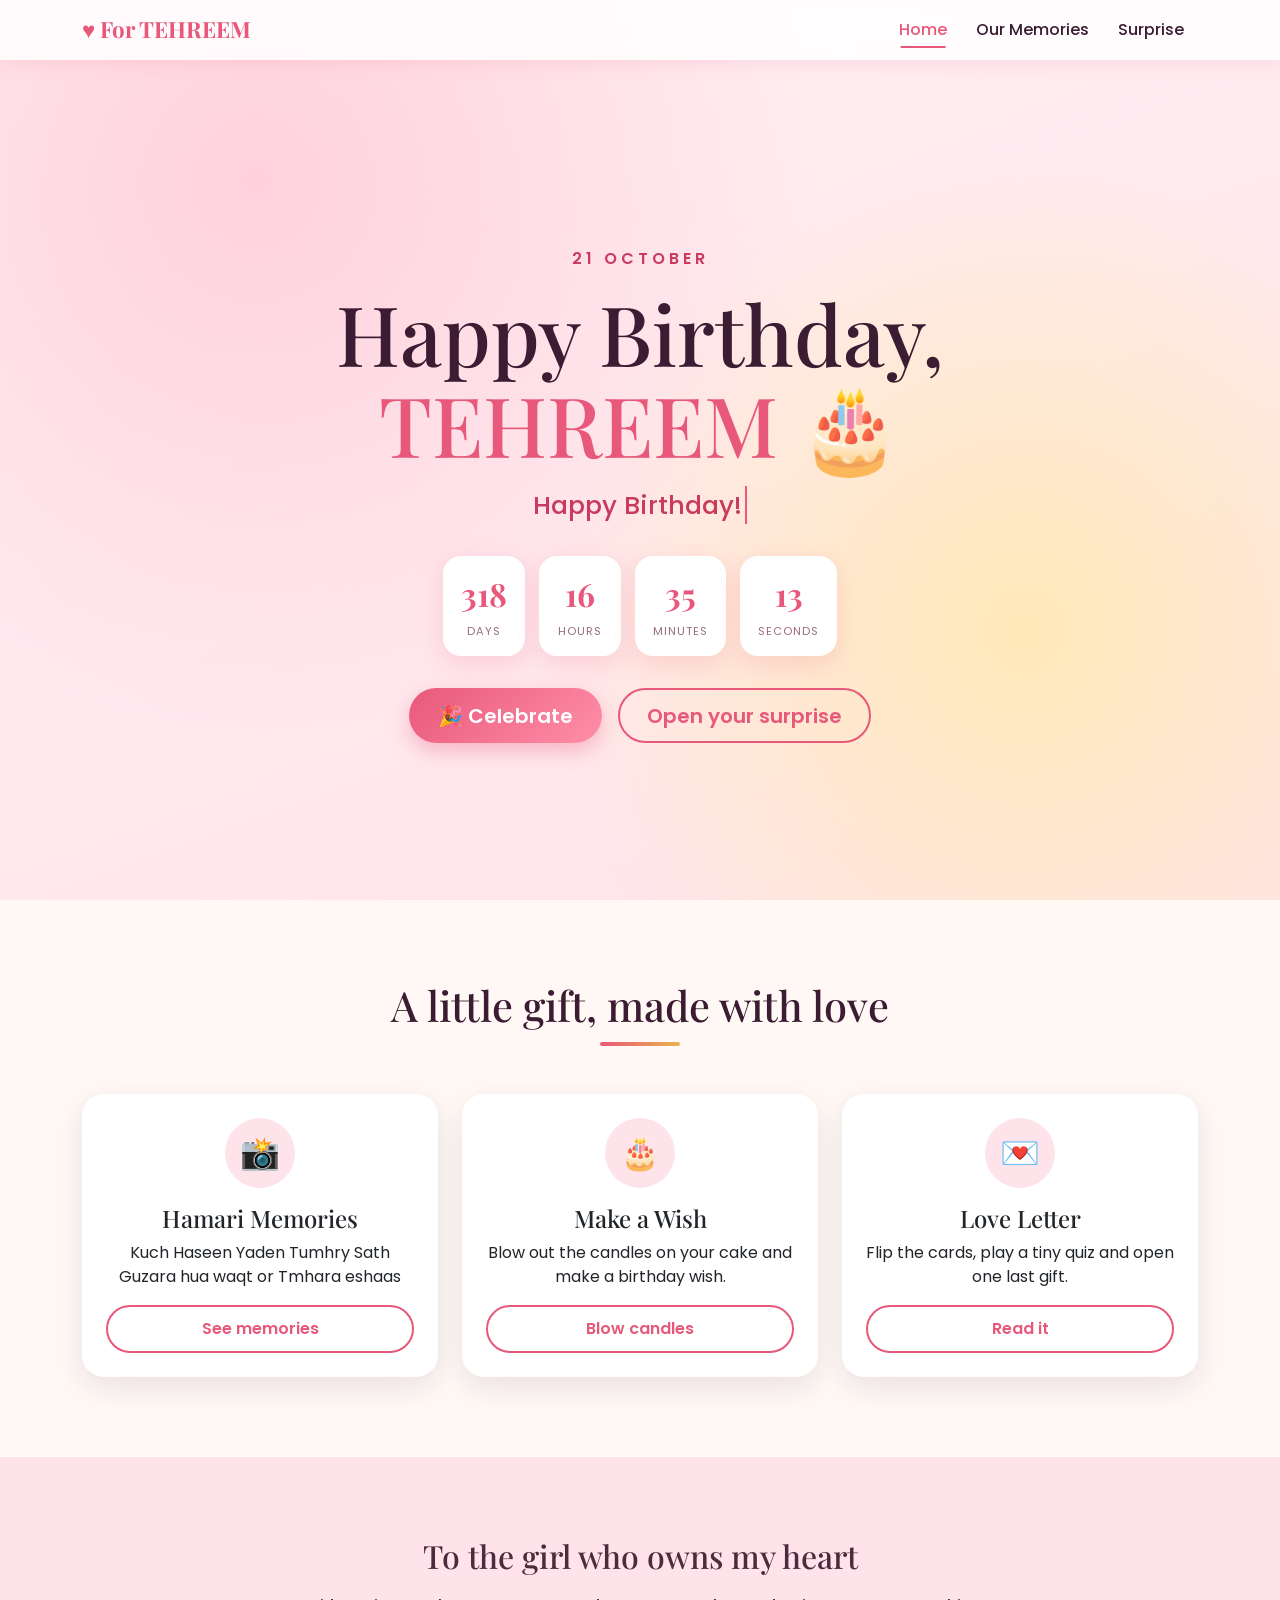
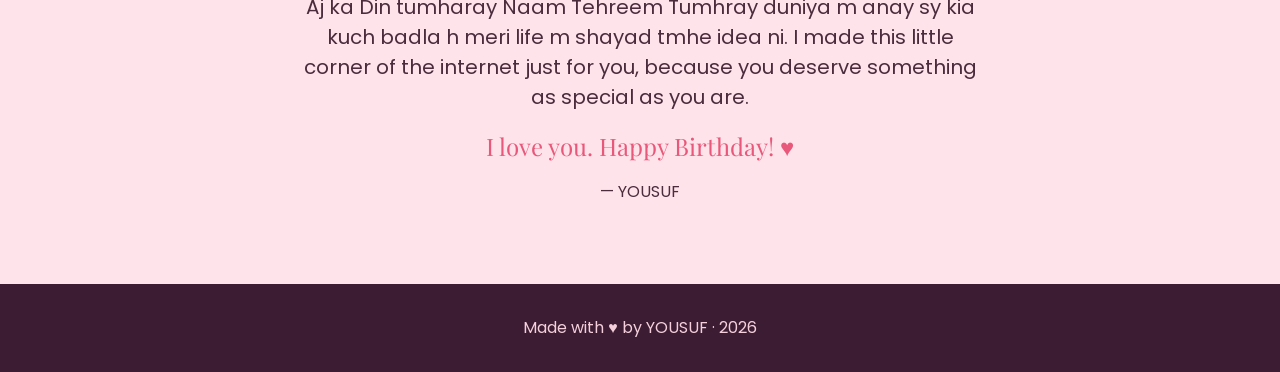
==== index.html @ 73033cdc "Add files via upload" ====
<!DOCTYPE html>
<html lang="en">
<head>
  <meta charset="UTF-8">
  <meta name="viewport" content="width=device-width, initial-scale=1">
  <title>Happy Birthday Tehreem!</title>
  <link href="https://cdn.jsdelivr.net/npm/bootstrap@5.3.3/dist/css/bootstrap.min.css" rel="stylesheet">
  <link href="https://fonts.googleapis.com/css2?family=Playfair+Display:wght@600;700&family=Poppins:wght@400;500;600&display=swap" rel="stylesheet">
  <link href="css/style.css" rel="stylesheet">
</head>
<body>

<nav class="navbar navbar-expand-lg navbar-love fixed-top">
  <div class="container">
    <a class="navbar-brand" href="index.html">♥ For <span data-her> You</span> </a>
    <button class="navbar-toggler border-0" type="button" data-bs-toggle="collapse" data-bs-target="#nav">
      <span class="navbar-toggler-icon"></span>
    </button>
    <div class="collapse navbar-collapse" id="nav">
      <ul class="navbar-nav ms-auto">
        <li class="nav-item"><a class="nav-link active" href="index.html">Home</a></li>
        <li class="nav-item"><a class="nav-link" href="memories.html">Our Memories</a></li>
        <li class="nav-item"><a class="nav-link" href="surprise.html">Surprise</a></li>
      </ul>
    </div>
  </div>
</nav>

<header class="hero">
  <div class="container">
    <p class="text-uppercase fw-semibold" style="letter-spacing:4px;color:var(--rose-dark)">21 October</p>
    <h1 class="display-font">Happy Birthday,<br><span data-her>My Love</span>  🎂</h1>
    <p class="typed-line mt-3"><span id="typed"></span><span class="cursor">&nbsp;</span></p>

    <div id="countdown" class="countdown"></div>

    <div class="d-flex gap-3 justify-content-center flex-wrap">
      <button class="btn btn-love btn-lg" data-confetti>🎉 Celebrate</button>
      <a href="surprise.html" class="btn btn-outline-love btn-lg">Open your surprise</a>
    </div>
  </div>
</header>

<main>
  <section>
    <div class="container">
      <div class="section-title reveal">
        <h2>A little gift, made with love</h2>
        <div class="divider"></div>
      </div>
      <div class="row g-4">
        <div class="col-md-4 reveal">
          <div class="card love-card text-center p-4">
            <div class="icon">📸</div>
            <h4>Hamari Memories</h4>
            <p>Kuch Haseen Yaden Tumhry Sath Guzara hua waqt or Tmhara eshaas</p>
            <a href="memories.html" class="btn btn-outline-love mt-auto">See memories</a>
          </div>
        </div>
        <div class="col-md-4 reveal">
          <div class="card love-card text-center p-4">
            <div class="icon">🎂</div>
            <h4>Make a Wish</h4>
            <p>Blow out the candles on your cake and make a birthday wish.</p>
            <a href="surprise.html" class="btn btn-outline-love mt-auto">Blow candles</a>
          </div>
        </div>
        <div class="col-md-4 reveal">
          <div class="card love-card text-center p-4">
            <div class="icon">💌</div>
            <h4>Love Letter</h4>
            <p>Flip the cards, play a tiny quiz and open one last gift.</p>
            <a href="surprise.html#letter" class="btn btn-outline-love mt-auto">Read it</a>
          </div>
        </div>
      </div>
    </div>
  </section>

  <section style="background:var(--blush)">
    <div class="container text-center reveal" style="max-width:720px">
      <h2 class="mb-3">To the girl who owns my heart</h2>
      <p class="fs-5">
        Aj ka Din tumharay Naam Tehreem Tumhray duniya m anay sy kia kuch badla h meri life m shayad tmhe idea ni.
        I made this little corner of the internet just for you, because you deserve something as special as you are.
      </p>
      <p class="display-font fs-4" style="color:var(--rose)">I love you. Happy Birthday! ♥</p>
      <p class="mb-0">— <span data-you>Your Name</span></p>
    </div>
  </section>
</main>

<footer>
  <p class="mb-0">Made with ♥ by <span data-you>Your Name</span> · <span id="year"></span></p>
</footer>

<script src="https://cdn.jsdelivr.net/npm/bootstrap@5.3.3/dist/js/bootstrap.bundle.min.js"></script>
<script src="js/config.js"></script>
<script src="js/main.js"></script>
</body>
</html>
---- css/style.css ----
:root {
  --rose: #e8587a;
  --rose-dark: #c93a5e;
  --blush: #ffe3ea;
  --cream: #fff8f5;
  --gold: #e9b44c;
  --plum: #3b1c32;
  --text: #4a2c3d;
}

html { scroll-behavior: smooth; }

body {
  font-family: "Poppins", sans-serif;
  background: var(--cream);
  color: var(--text);
  overflow-x: hidden;
}

h1, h2, h3, h4, .display-font { font-family: "Playfair Display", serif; }

/* ---------- Navbar ---------- */
.navbar-love {
  background: rgba(255, 255, 255, 0.85);
  backdrop-filter: blur(10px);
  box-shadow: 0 2px 20px rgba(232, 88, 122, 0.15);
}
.navbar-love .navbar-brand {
  font-family: "Playfair Display", serif;
  font-weight: 700;
  color: var(--rose);
  font-size: 1.4rem;
}
.navbar-love .nav-link {
  color: var(--plum);
  font-weight: 500;
  position: relative;
  margin: 0 .4rem;
}
.navbar-love .nav-link::after {
  content: "";
  position: absolute;
  left: 50%; bottom: 2px;
  width: 0; height: 2px;
  background: var(--rose);
  transition: all .3s;
  transform: translateX(-50%);
}
.navbar-love .nav-link:hover::after,
.navbar-love .nav-link.active::after { width: 70%; }
.navbar-love .nav-link.active { color: var(--rose); }

/* ---------- Buttons ---------- */
.btn-love {
  background: linear-gradient(135deg, var(--rose), #ff8fa8);
  color: #fff;
  border: none;
  border-radius: 50px;
  padding: .7rem 1.8rem;
  font-weight: 600;
  box-shadow: 0 8px 20px rgba(232, 88, 122, .35);
  transition: transform .2s, box-shadow .2s;
}
.btn-love:hover { color: #fff; transform: translateY(-3px); box-shadow: 0 12px 26px rgba(232, 88, 122, .45); }
.btn-outline-love {
  border: 2px solid var(--rose);
  color: var(--rose);
  border-radius: 50px;
  padding: .65rem 1.7rem;
  font-weight: 600;
  background: transparent;
}
.btn-outline-love:hover { background: var(--rose); color: #fff; }

/* ---------- Hero ---------- */
.hero {
  min-height: 100vh;
  padding-top: 90px;
  display: flex;
  align-items: center;
  text-align: center;
  background:
    radial-gradient(circle at 20% 20%, #ffd1dc 0, transparent 45%),
    radial-gradient(circle at 80% 70%, #ffe9b8 0, transparent 40%),
    linear-gradient(160deg, #fff0f4, #ffe3ea);
  position: relative;
  overflow: hidden;
}
.hero h1 { font-size: clamp(2.6rem, 8vw, 5.2rem); color: var(--plum); line-height: 1.1; }
.hero h1 span { color: var(--rose); }
.typed-line { font-size: clamp(1.1rem, 3vw, 1.6rem); min-height: 2.2rem; color: var(--rose-dark); font-weight: 500; }
.cursor { display: inline-block; width: 2px; background: var(--rose); margin-left: 3px; animation: blink 1s infinite; }
@keyframes blink { 50% { opacity: 0; } }

.page-header {
  padding: 130px 0 60px;
  text-align: center;
  background: linear-gradient(160deg, #fff0f4, #ffe3ea);
}
.page-header h1 { color: var(--plum); font-size: clamp(2.2rem, 6vw, 3.6rem); }
.page-header p { color: var(--rose-dark); }

/* ---------- Countdown ---------- */
.countdown { display: flex; gap: 14px; justify-content: center; flex-wrap: wrap; margin: 2rem 0; }
.count-box {
  background: #fff;
  border-radius: 18px;
  padding: 14px 18px;
  min-width: 82px;
  box-shadow: 0 8px 25px rgba(232, 88, 122, .18);
}
.count-box strong { display: block; font-size: 2rem; color: var(--rose); font-family: "Playfair Display", serif; }
.count-box small { text-transform: uppercase; letter-spacing: 1px; font-size: .7rem; color: #9b6b7e; }

/* ---------- Section ---------- */
section { padding: 80px 0; }
.section-title { text-align: center; margin-bottom: 3rem; }
.section-title h2 { color: var(--plum); font-size: clamp(1.8rem, 5vw, 2.6rem); }
.section-title .divider {
  width: 80px; height: 4px; margin: 12px auto 0; border-radius: 4px;
  background: linear-gradient(90deg, var(--rose), var(--gold));
}

/* ---------- Cards ---------- */
.love-card {
  background: #fff;
  border: none;
  border-radius: 22px;
  overflow: hidden;
  box-shadow: 0 10px 30px rgba(59, 28, 50, .1);
  transition: transform .35s, box-shadow .35s;
  height: 100%;
}
.love-card:hover { transform: translateY(-8px) rotate(-.5deg); box-shadow: 0 18px 40px rgba(232, 88, 122, .25); }
.love-card .icon {
  width: 70px; height: 70px; border-radius: 50%;
  background: var(--blush); color: var(--rose);
  display: flex; align-items: center; justify-content: center;
  font-size: 2rem; margin: 0 auto 1rem;
}
.photo-card img { width: 100%; height: 280px; object-fit: cover; cursor: pointer; transition: transform .5s; }
.photo-card:hover img { transform: scale(1.06); }
.photo-card .img-wrap { overflow: hidden; }

/* ---------- Carousel ---------- */
.carousel-wrap {
  border-radius: 26px; overflow: hidden;
  box-shadow: 0 20px 50px rgba(59, 28, 50, .25);
  max-width: 900px; margin: 0 auto;
}
.carousel-item img { height: 520px; object-fit: cover; }
.carousel-caption {
  background: linear-gradient(transparent, rgba(59, 28, 50, .8));
  left: 0; right: 0; bottom: 0; padding: 3rem 1rem 1.5rem;
}
.carousel-caption h5 { font-family: "Playfair Display", serif; font-size: 1.4rem; }
@media (max-width: 576px) { .carousel-item img { height: 340px; } }

/* ---------- Timeline ---------- */
.timeline { position: relative; max-width: 700px; margin: 0 auto; padding-left: 30px; }
.timeline::before {
  content: ""; position: absolute; left: 8px; top: 0; bottom: 0; width: 3px;
  background: linear-gradient(var(--rose), var(--gold)); border-radius: 3px;
}
.timeline-item { position: relative; margin-bottom: 2rem; background: #fff; padding: 1.2rem 1.5rem; border-radius: 16px; box-shadow: 0 6px 20px rgba(59, 28, 50, .08); }
.timeline-item::before {
  content: "♥"; position: absolute; left: -33px; top: 14px;
  width: 24px; height: 24px; border-radius: 50%;
  background: var(--rose); color: #fff; font-size: .8rem;
  display: flex; align-items: center; justify-content: center;
}
.timeline-item h5 { color: var(--rose); margin-bottom: .3rem; }

/* ---------- Flip cards ---------- */
.flip { perspective: 1000px; height: 260px; cursor: pointer; }
.flip-inner { position: relative; width: 100%; height: 100%; transition: transform .8s; transform-style: preserve-3d; }
.flip.flipped .flip-inner { transform: rotateY(180deg); }
.flip-face {
  position: absolute; inset: 0; backface-visibility: hidden;
  border-radius: 22px; padding: 1.5rem;
  display: flex; align-items: center; justify-content: center; text-align: center;
  box-shadow: 0 10px 30px rgba(59, 28, 50, .15);
}
.flip-front { background: linear-gradient(135deg, var(--rose), #ff9bb3); color: #fff; font-family: "Playfair Display", serif; font-size: 1.5rem; }
.flip-back { background: #fff; transform: rotateY(180deg); font-size: .95rem; line-height: 1.6; }

/* ---------- Cake ---------- */
.cake-area { text-align: center; }
.cake { position: relative; width: 250px; height: 200px; margin: 80px auto 0; }
.cake .layer { position: absolute; left: 0; right: 0; border-radius: 14px; }
.cake .l1 { bottom: 0; height: 70px; background: #8a4b5f; }
.cake .l2 { bottom: 70px; left: 25px; right: 25px; height: 60px; background: var(--rose); }
.cake .l3 { bottom: 130px; left: 50px; right: 50px; height: 50px; background: #ffc2d1; }
.cake .icing { position: absolute; bottom: 125px; left: 40px; right: 40px; height: 14px; background: #fff; border-radius: 10px; }
.candles { position: absolute; bottom: 178px; left: 0; right: 0; display: flex; justify-content: center; gap: 28px; }
.candle { width: 12px; height: 46px; background: linear-gradient(#fff, #ffd9a0); border-radius: 4px; position: relative; cursor: pointer; }
.flame {
  position: absolute; top: -26px; left: 50%; transform: translateX(-50%);
  width: 14px; height: 24px; background: radial-gradient(#fff6b0, #ffb100 60%, transparent 70%);
  border-radius: 50% 50% 50% 50% / 60% 60% 40% 40%;
  animation: flicker .25s infinite alternate;
  box-shadow: 0 0 18px 6px rgba(255, 190, 40, .6);
}
.candle.out .flame { display: none; }
@keyframes flicker { from { transform: translateX(-50%) scale(1) rotate(-3deg); } to { transform: translateX(-50%) scale(1.1) rotate(3deg); } }

/* ---------- Quiz ---------- */
.quiz-box { max-width: 650px; margin: 0 auto; background: #fff; border-radius: 22px; padding: 2rem; box-shadow: 0 10px 30px rgba(59, 28, 50, .1); }
.quiz-option {
  display: block; width: 100%; text-align: left;
  padding: .8rem 1.1rem; margin-bottom: .7rem;
  border: 2px solid var(--blush); border-radius: 14px;
  background: #fff; transition: all .2s; font-weight: 500;
}
.quiz-option:hover:not(:disabled) { border-color: var(--rose); background: var(--blush); }
.quiz-option.correct { background: #d9f7e3; border-color: #3cb371; }
.quiz-option.wrong { background: #ffe0e0; border-color: #e55353; }

/* ---------- Gift ---------- */
.gift-wrap { text-align: center; }
.gift { font-size: 8rem; cursor: pointer; display: inline-block; animation: bounce 1.6s infinite; user-select: none; }
.gift.open { animation: none; transform: scale(1.2); }
@keyframes bounce { 0%, 100% { transform: translateY(0); } 50% { transform: translateY(-18px); } }
.gift-message { max-width: 600px; margin: 1.5rem auto 0; font-family: "Playfair Display", serif; font-size: 1.4rem; color: var(--plum); opacity: 0; transform: translateY(20px); transition: all .8s; }
.gift-message.show { opacity: 1; transform: none; }

.reason-box { background: #fff; border-radius: 22px; padding: 2.5rem 1.5rem; max-width: 600px; margin: 0 auto 1.5rem; box-shadow: 0 10px 30px rgba(59, 28, 50, .1); min-height: 120px; display: flex; align-items: center; justify-content: center; font-family: "Playfair Display", serif; font-size: 1.4rem; }

/* ---------- Footer ---------- */
footer { background: var(--plum); color: #f5d0dc; text-align: center; padding: 2rem 1rem; }

/* ---------- Floating hearts + confetti ---------- */
.floating-hearts { position: fixed; inset: 0; pointer-events: none; z-index: 0; overflow: hidden; }
.floating-hearts span { position: absolute; bottom: -40px; color: var(--rose); opacity: .35; animation: floatUp linear forwards; }
@keyframes floatUp { to { transform: translateY(-115vh) rotate(40deg); opacity: 0; } }
main, section, header, footer, nav { position: relative; z-index: 1; }
#confetti { position: fixed; inset: 0; pointer-events: none; z-index: 2000; }

/* ---------- Reveal on scroll ---------- */
.reveal { opacity: 0; transform: translateY(35px); transition: all .8s ease; }
.reveal.visible { opacity: 1; transform: none; }
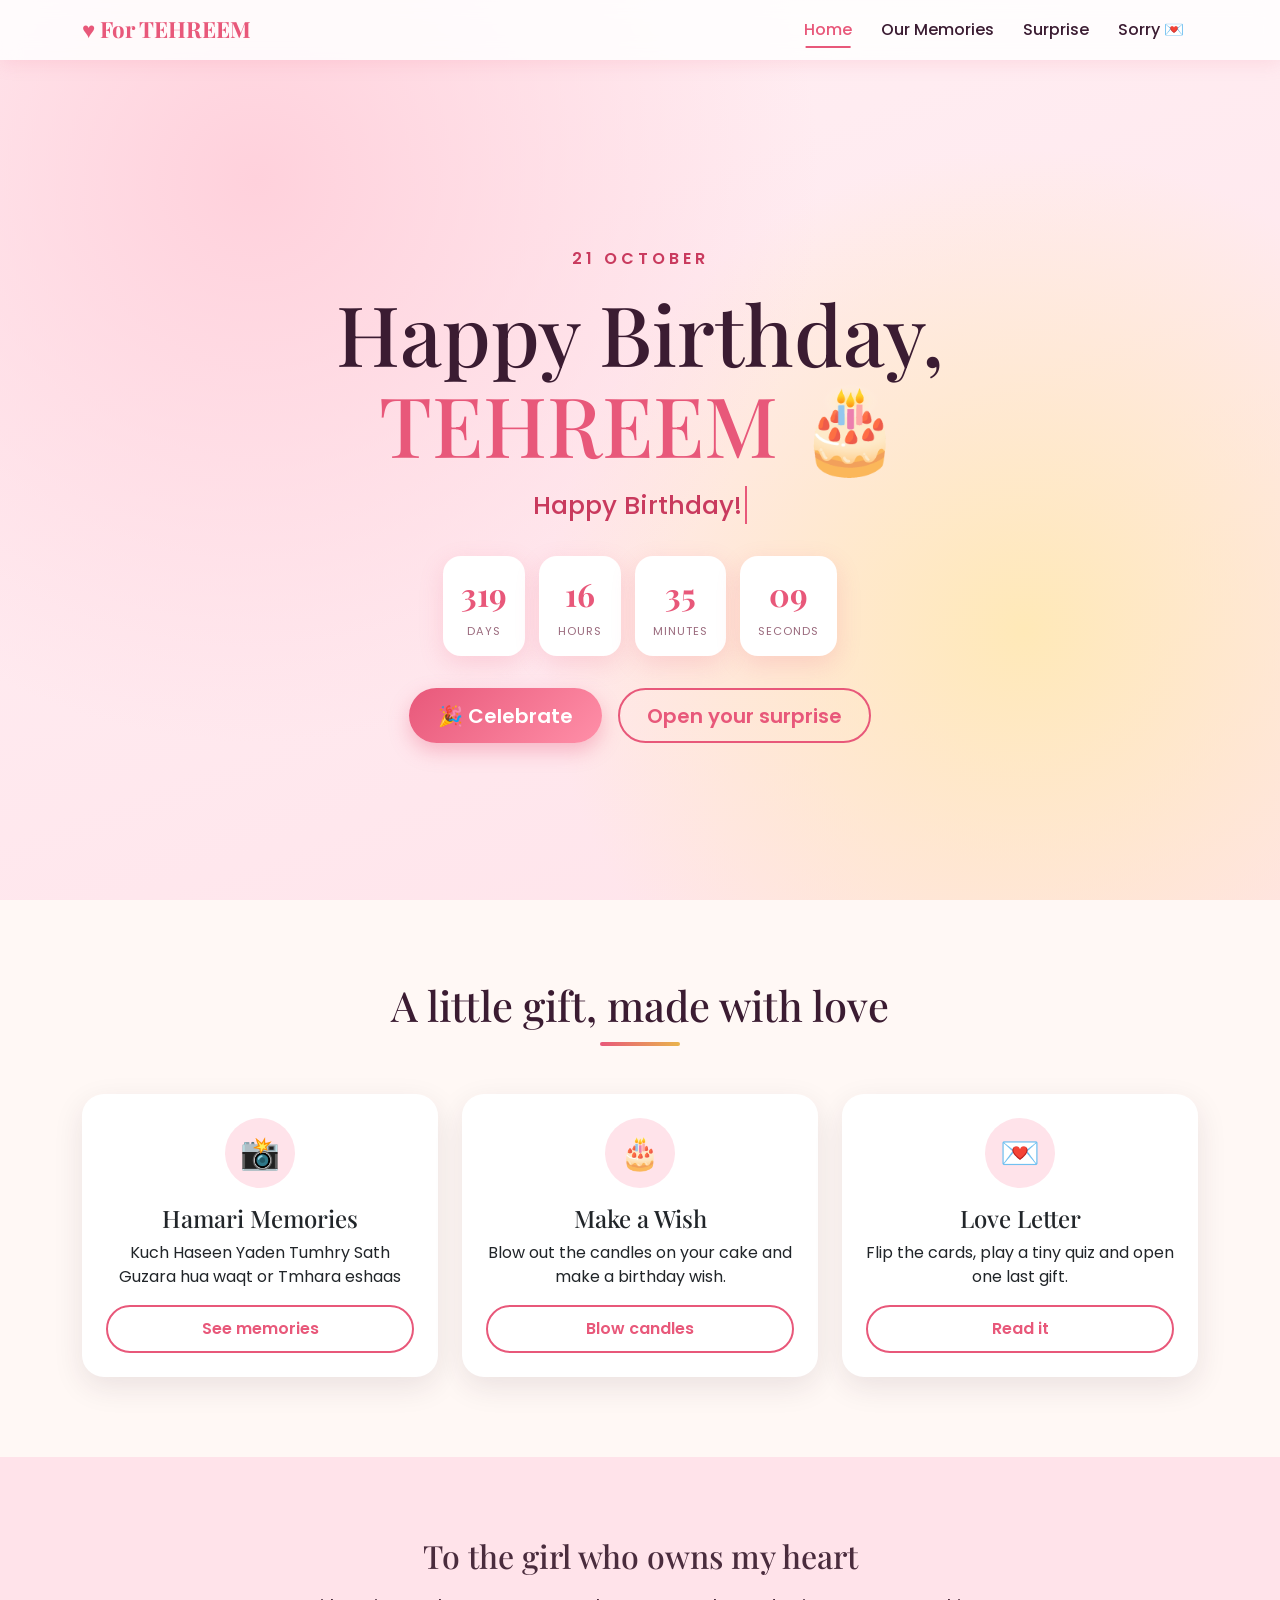
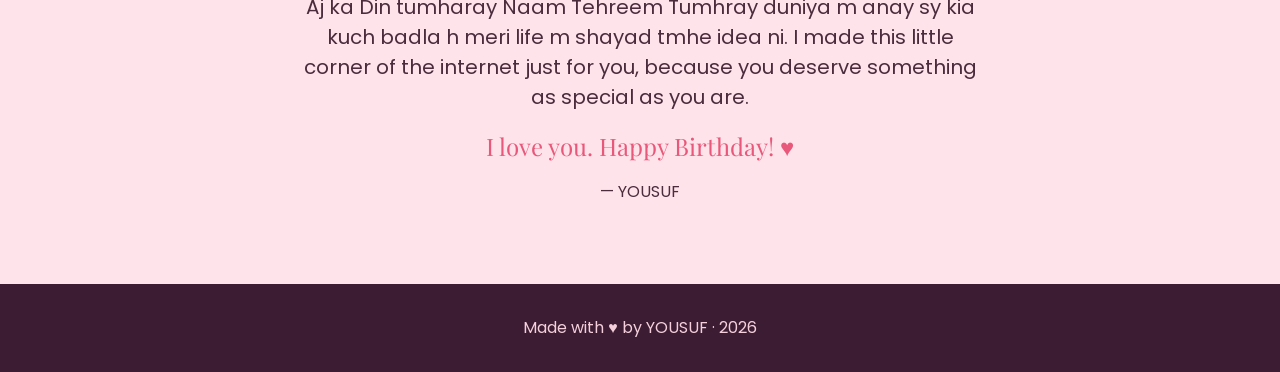
==== commit 4b1e376b: "Update index.html" ====
--- a/index.html
+++ b/index.html
@@ -21,6 +21,8 @@
         <li class="nav-item"><a class="nav-link active" href="index.html">Home</a></li>
         <li class="nav-item"><a class="nav-link" href="memories.html">Our Memories</a></li>
         <li class="nav-item"><a class="nav-link" href="surprise.html">Surprise</a></li>
+        <li class="nav-item"><a class="nav-link" href="sorry.html">Sorry 💌</a></li>
+
       </ul>
     </div>
   </div>
--- a/css/style.css
+++ b/css/style.css
@@ -239,3 +239,108 @@
 /* ---------- Reveal on scroll ---------- */
 .reveal { opacity: 0; transform: translateY(35px); transition: all .8s ease; }
 .reveal.visible { opacity: 1; transform: none; }
+
+/* Extra styles only for sorry.html */
+body.sorry-page { background: #120b24; color: #f3e9ff; }
+.sorry-page h1, .sorry-page h2, .sorry-page h3, .sorry-page h4 { color: #fff; }
+.sorry-page .navbar-love { background: rgba(20, 12, 40, .85); box-shadow: 0 2px 20px rgba(0, 0, 0, .4); }
+.sorry-page .navbar-love .nav-link { color: #f3e9ff; }
+.sorry-page .navbar-love .nav-link.active { color: #ff9bb3; }
+.sorry-page .navbar-toggler-icon { filter: invert(1); }
+.sorry-page .section-title h2 { color: #fff; }
+.sorry-page .section-title p { color: #c9b6e8; }
+.sorry-page .floating-hearts span { color: #ff9bb3; opacity: .25; }
+
+/* ---------- Hero ---------- */
+.sorry-hero {
+  min-height: 100vh; padding: 110px 0 60px; text-align: center;
+  display: flex; align-items: center; position: relative; overflow: hidden;
+  background: radial-gradient(ellipse at 50% 0%, #3a1c5e 0, #1a0f35 50%, #120b24 100%);
+}
+.stars { position: absolute; inset: 0; pointer-events: none; z-index: 0; }
+.stars i { position: absolute; width: 3px; height: 3px; border-radius: 50%; background: #fff; animation: twinkle 3s infinite ease-in-out; }
+@keyframes twinkle { 0%, 100% { opacity: .15; transform: scale(.7); } 50% { opacity: 1; transform: scale(1.3); } }
+.sorry-hero h1 { font-size: clamp(2.8rem, 9vw, 5.5rem); }
+.sorry-hero .lead { color: #d9c8f5; max-width: 600px; margin: 1rem auto 0; }
+.heart-big { font-size: clamp(4rem, 14vw, 7rem); display: inline-block; animation: beat 1.4s infinite; filter: drop-shadow(0 0 25px rgba(255, 90, 130, .6)); }
+@keyframes beat { 0%, 100% { transform: scale(1); } 15% { transform: scale(1.15); } 30% { transform: scale(1); } 45% { transform: scale(1.1); } }
+.mend { max-width: 360px; margin: 1.5rem auto 0; }
+.mend .progress { height: 12px; background: rgba(255, 255, 255, .12); border-radius: 20px; }
+.mend .progress-bar { background: linear-gradient(90deg, #ff9bb3, #e8587a); transition: width .8s; border-radius: 20px; }
+.mend small { color: #c9b6e8; display: block; margin-top: 6px; }
+
+/* ---------- Lanterns ---------- */
+.sorry-sec-alt { background: #1a1032; }
+.lantern {
+  position: relative; width: 84px; height: 112px; border: none; border-radius: 42% 42% 36% 36%;
+  background: radial-gradient(circle at 50% 35%, #fff0b8, #ffa63d 72%);
+  box-shadow: 0 0 30px 8px rgba(255, 170, 60, .45);
+  animation: bob 4s ease-in-out infinite; transition: filter .3s;
+  color: #5a2a00; font-weight: 700; font-size: 1.3rem; margin-bottom: 1.6rem;
+}
+.lantern::before { content: ""; position: absolute; top: -14px; left: 50%; width: 2px; height: 14px; background: #c9b6e8; transform: translateX(-50%); }
+.lantern::after { content: ""; position: absolute; bottom: -10px; left: 50%; width: 30px; height: 10px; background: #a35c1e; border-radius: 0 0 8px 8px; transform: translateX(-50%); }
+.lantern:hover { filter: brightness(1.15); transform: scale(1.06); }
+.lantern.read { background: radial-gradient(circle at 50% 35%, #f2e8ff, #9a7be0 72%); box-shadow: 0 0 22px 5px rgba(150, 120, 255, .45); color: #2d1b5e; }
+@keyframes bob { 0%, 100% { translate: 0 0; } 50% { translate: 0 -14px; } }
+.note-modal .modal-content { background: #fff8f5; color: #4a2c3d; border: none; border-radius: 22px; }
+.note-modal .modal-title { font-family: "Playfair Display", serif; color: #c93a5e; }
+#noteText { white-space: pre-line; font-size: 1.1rem; line-height: 1.7; }
+
+/* ---------- Envelope ---------- */
+.envelope { position: relative; width: min(320px, 92%); height: 210px; margin: 0 auto 1rem; cursor: pointer; transition: transform .3s; }
+.envelope:hover { transform: translateY(-5px); }
+.env-body { position: absolute; inset: 0; background: #e8587a; border-radius: 10px; box-shadow: 0 15px 40px rgba(0, 0, 0, .4); }
+.env-front { position: absolute; inset: 0; background: #d9446a; border-radius: 10px; z-index: 2; clip-path: polygon(0 100%, 0 30%, 50% 68%, 100% 30%, 100% 100%); }
+.env-flap { position: absolute; top: 0; left: 0; right: 0; height: 115px; background: #c93a5e; clip-path: polygon(0 0, 100% 0, 50% 100%); transform-origin: top; transition: transform .6s; z-index: 3; }
+.envelope.open .env-flap { transform: rotateX(180deg); z-index: 0; }
+.env-seal { position: absolute; top: 80px; left: 50%; transform: translateX(-50%); z-index: 4; font-size: 2rem; transition: opacity .3s; }
+.envelope.open .env-seal { opacity: 0; }
+.letter-paper {
+  max-width: 640px; margin: 0 auto; background: #fff8f5; color: #4a2c3d; border-radius: 6px 6px 18px 18px;
+  padding: 0 2rem; max-height: 0; overflow: hidden; opacity: 0;
+  transition: max-height 1.2s ease, opacity .8s, padding .6s;
+  font-family: "Playfair Display", serif; font-size: 1.12rem; line-height: 1.8;
+  background-image: repeating-linear-gradient(transparent, transparent 31px, #f3d9df 32px);
+}
+.letter-paper.show { max-height: 1600px; opacity: 1; padding: 2rem; }
+.letter-paper p { margin-bottom: 1rem; opacity: 0; transform: translateY(10px); transition: all .6s; }
+.letter-paper.show p { opacity: 1; transform: none; }
+.letter-paper .signoff { color: #c93a5e; font-weight: 700; margin-top: 1.5rem; }
+
+/* ---------- Jar ---------- */
+.jar { font-size: 6rem; display: inline-block; transition: transform .3s; }
+.jar.shake { animation: shake .5s; }
+@keyframes shake { 0%, 100% { transform: rotate(0); } 20% { transform: rotate(-12deg); } 40% { transform: rotate(10deg); } 60% { transform: rotate(-8deg); } 80% { transform: rotate(6deg); } }
+.jar-note {
+  max-width: 520px; min-height: 110px; margin: 1.2rem auto; padding: 1.6rem; border-radius: 6px;
+  background: #fff3a8; color: #4a3a00; font-family: "Playfair Display", serif; font-size: 1.25rem;
+  box-shadow: 0 12px 30px rgba(0, 0, 0, .35); transform: rotate(-1.5deg);
+  display: flex; align-items: center; justify-content: center;
+}
+.jar-note.pop { animation: pop .5s; }
+@keyframes pop { from { transform: scale(.6) rotate(-8deg); opacity: 0; } to { transform: scale(1) rotate(-1.5deg); opacity: 1; } }
+
+/* ---------- Promises ---------- */
+.promise-list { max-width: 620px; margin: 0 auto; }
+.promise { display: flex; gap: 14px; align-items: center; padding: 1rem 1.2rem; margin-bottom: .8rem; border-radius: 16px; background: rgba(255, 255, 255, .07); cursor: pointer; transition: all .25s; border: 1px solid rgba(255, 255, 255, .1); }
+.promise:hover { background: rgba(255, 255, 255, .12); }
+.promise input { display: none; }
+.promise .box { width: 28px; height: 28px; flex: none; border-radius: 50%; border: 2px solid #ff9bb3; display: flex; align-items: center; justify-content: center; color: transparent; transition: all .3s; }
+.promise input:checked + .box { background: #e8587a; border-color: #e8587a; color: #fff; transform: scale(1.15); }
+.promise input:checked ~ .txt { text-decoration: line-through; opacity: .6; }
+.promise-progress { max-width: 620px; margin: 1.5rem auto 0; text-align: center; color: #c9b6e8; }
+
+/* ---------- Forgive ---------- */
+.forgive-arena { position: relative; max-width: 560px; height: 200px; margin: 1rem auto; }
+.forgive-arena button { position: absolute; transition: all .25s; white-space: nowrap; }
+#yesBtn { left: 20%; top: 50%; translate: -50% -50%; }
+#noBtn { left: 72%; top: 50%; translate: -50% -50%; }
+.final-msg { max-width: 600px; margin: 1rem auto; font-family: "Playfair Display", serif; font-size: 1.5rem; color: #ffd1dc; opacity: 0; transform: translateY(20px); transition: all 1s; }
+.final-msg.show { opacity: 1; transform: none; }
+
+/* ---------- Reply ---------- */
+.reply-box { max-width: 620px; margin: 0 auto; }
+.reply-box textarea { background: rgba(255, 255, 255, .08); border: 1px solid rgba(255, 255, 255, .2); color: #fff; border-radius: 16px; padding: 1rem; }
+.reply-box textarea:focus { background: rgba(255, 255, 255, .12); color: #fff; border-color: #ff9bb3; box-shadow: 0 0 0 .2rem rgba(255, 155, 179, .25); }
+.reply-box textarea::placeholder { color: #a994cc; }
